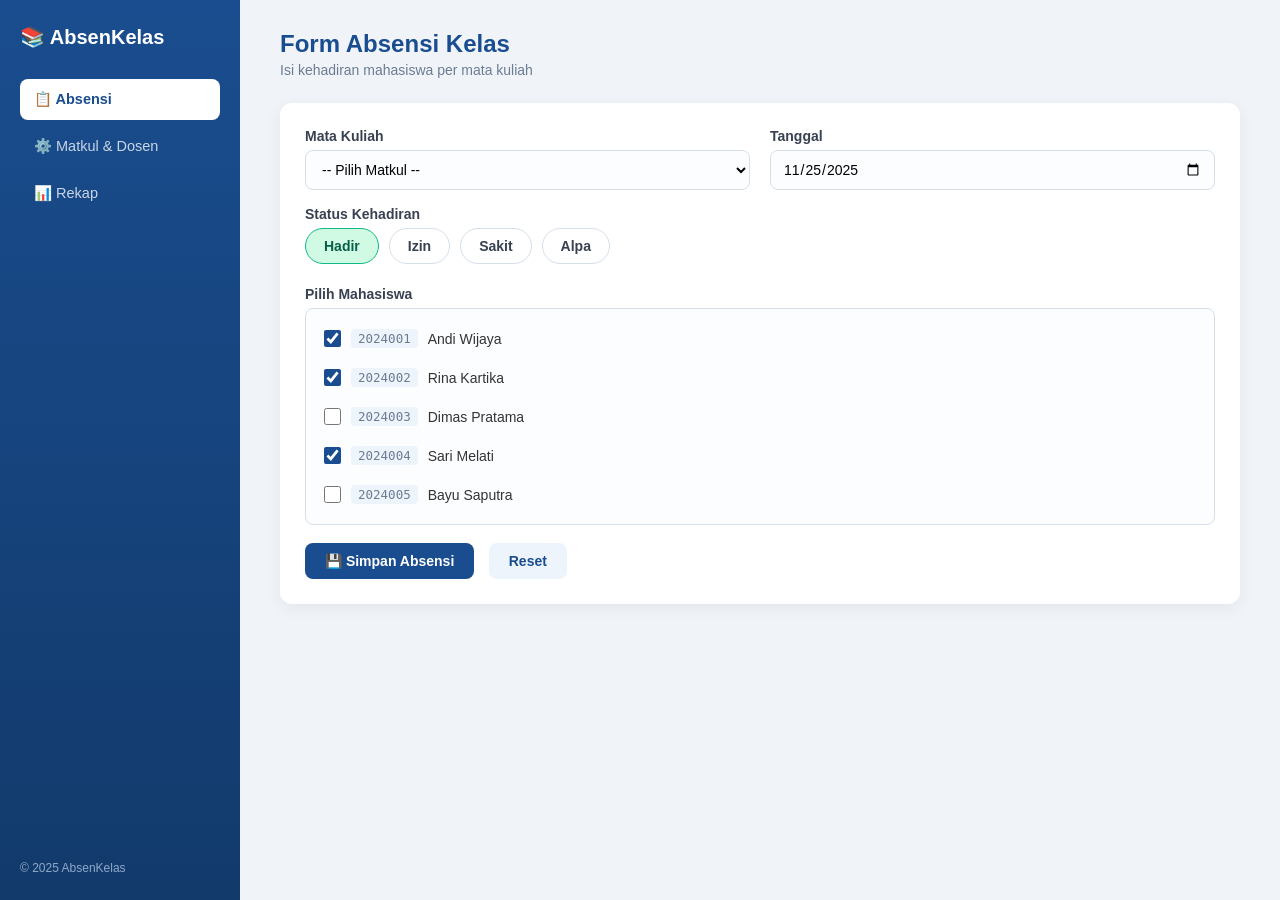
==== index.html @ 254c37f8 "Add files via upload" ====
<!DOCTYPE html>
<html lang="id">
<head>
    <meta charset="UTF-8">
    <meta name="viewport" content="width=device-width, initial-scale=1.0">
    <title>Absen Kelas</title>
    <link rel="stylesheet" href="style.css">
</head>
<body>
<div class="container">

    <!-- Sidebar -->
    <aside class="sidebar">
        <h1>📚 AbsenKelas</h1>
        <nav>
            <a href="index.html" class="active">📋 Absensi</a>
            <a href="matkul.html">⚙️ Matkul & Dosen</a>
            <a href="rekap.html">📊 Rekap</a>
        </nav>
        <div class="sidebar-footer">© 2025 AbsenKelas</div>
    </aside>

    <!-- Main Content -->
    <main class="main">
        <header class="page-header">
            <h2>Form Absensi Kelas</h2>
            <p>Isi kehadiran mahasiswa per mata kuliah</p>
        </header>

        <form class="card" onsubmit="return simpanAbsen(event)">
            <div class="form-row">
                <div class="form-group">
                    <label>Mata Kuliah</label>
                    <select required>
                        <option value="">-- Pilih Matkul --</option>
                        <option>IF101 - Pemrograman Web (Dr. Budi Santoso)</option>
                        <option>IF102 - Basis Data (Siti Aminah, S.T., M.T.)</option>
                        <option>IF103 - Algoritma (Dr. Budi Santoso)</option>
                    </select>
                </div>
                <div class="form-group">
                    <label>Tanggal</label>
                    <input type="date" value="2025-11-25" required>
                </div>
            </div>

            <div class="form-group">
                <label>Status Kehadiran</label>
                <div class="status-pills">
                    <label class="pill hadir"><input type="radio" name="status" checked> Hadir</label>
                    <label class="pill izin"><input type="radio" name="status"> Izin</label>
                    <label class="pill sakit"><input type="radio" name="status"> Sakit</label>
                    <label class="pill alpa"><input type="radio" name="status"> Alpa</label>
                </div>
            </div>

            <label class="mhs-title">Pilih Mahasiswa</label>
            <div class="mhs-list">
                <label class="mhs-item"><input type="checkbox" checked> <span class="nim">2024001</span> Andi Wijaya</label>
                <label class="mhs-item"><input type="checkbox" checked> <span class="nim">2024002</span> Rina Kartika</label>
                <label class="mhs-item"><input type="checkbox"> <span class="nim">2024003</span> Dimas Pratama</label>
                <label class="mhs-item"><input type="checkbox" checked> <span class="nim">2024004</span> Sari Melati</label>
                <label class="mhs-item"><input type="checkbox"> <span class="nim">2024005</span> Bayu Saputra</label>
            </div>

            <div class="form-actions">
                <button type="submit" class="btn-primary">💾 Simpan Absensi</button>
                <button type="reset" class="btn-secondary">Reset</button>
            </div>
        </form>
    </main>
</div>

<script>
function simpanAbsen(e) {
    e.preventDefault();
    alert("✅ Absensi berhasil disimpan! (tampilan prototipe)");
}
</script>
</body>
</html>
---- style.css ----
* { margin: 0; padding: 0; box-sizing: border-box; font-family: 'Segoe UI', Tahoma, sans-serif; }
body { background: #f0f4f9; color: #333; }

/* === Layout === */
.container { display: flex; min-height: 100vh; }

/* Sidebar */
.sidebar {
    width: 240px;
    background: linear-gradient(180deg, #1a4d8f, #123a6b);
    color: #fff;
    padding: 25px 20px;
    display: flex;
    flex-direction: column;
    position: sticky;
    top: 0;
    height: 100vh;
}
.sidebar h1 { font-size: 20px; margin-bottom: 30px; }
.sidebar nav { display: flex; flex-direction: column; gap: 6px; }
.sidebar nav a {
    color: #c8d6e8;
    text-decoration: none;
    padding: 12px 14px;
    border-radius: 8px;
    transition: all .2s;
    font-size: 14.5px;
}
.sidebar nav a:hover { background: rgba(255,255,255,.1); color: #fff; }
.sidebar nav a.active { background: #fff; color: #1a4d8f; font-weight: 600; }
.sidebar-footer { margin-top: auto; font-size: 12px; color: #8ea9c9; padding-top: 20px; }

/* Main */
.main { flex: 1; padding: 30px 40px; }
.page-header { margin-bottom: 25px; }
.page-header h2 { color: #1a4d8f; font-size: 24px; }
.page-header p { color: #6b7c93; font-size: 14px; margin-top: 4px; }

/* === Card === */
.card {
    background: #fff;
    padding: 25px;
    border-radius: 12px;
    box-shadow: 0 4px 16px rgba(0,0,0,.06);
    margin-bottom: 25px;
}
.card h3 { color: #1a4d8f; margin-bottom: 18px; font-size: 17px; }

/* === Form === */
.form-row { display: flex; gap: 20px; flex-wrap: wrap; }
.form-group { margin-bottom: 16px; flex: 1; min-width: 220px; }
.form-group label, .mhs-title { display: block; margin-bottom: 6px; font-weight: 600; font-size: 14px; color: #374151; }
input[type="text"], input[type="date"], select {
    width: 100%;
    padding: 10px 12px;
    border: 1.5px solid #d6dfe9;
    border-radius: 8px;
    font-size: 14px;
    background: #fbfdff;
    transition: border .2s;
}
input:focus, select:focus { outline: none; border-color: #1a4d8f; background: #fff; }

/* Status pills */
.status-pills { display: flex; gap: 10px; flex-wrap: wrap; }
.pill {
    padding: 9px 18px;
    border-radius: 30px;
    font-size: 14px;
    cursor: pointer;
    border: 1.5px solid #d6dfe9;
    transition: all .2s;
    display: flex;
    align-items: center;
    gap: 6px;
}
.pill input { display: none; }
.pill.hadir:has(input:checked) { background: #d1fae5; border-color: #10b981; color: #065f46; font-weight: 600; }
.pill.izin:has(input:checked)  { background: #fef3c7; border-color: #f59e0b; color: #92400e; font-weight: 600; }
.pill.sakit:has(input:checked) { background: #dbeafe; border-color: #3b82f6; color: #1e40af; font-weight: 600; }
.pill.alpa:has(input:checked)  { background: #fee2e2; border-color: #ef4444; color: #991b1b; font-weight: 600; }

/* List mahasiswa */
.mhs-list {
    border: 1.5px solid #d6dfe9;
    border-radius: 8px;
    padding: 10px;
    max-height: 260px;
    overflow-y: auto;
    background: #fbfdff;
    margin-bottom: 18px;
}
.mhs-item {
    display: flex;
    align-items: center;
    gap: 10px;
    padding: 10px 8px;
    border-radius: 6px;
    font-size: 14px;
    cursor: pointer;
    transition: background .15s;
}
.mhs-item:hover { background: #eef4fb; }
.mhs-item input { width: 17px; height: 17px; accent-color: #1a4d8f; }
.mhs-item .nim { font-family: monospace; font-size: 12.5px; color: #6b7c93; background: #eef4fb; padding: 2px 7px; border-radius: 4px; }

/* === Tombol === */
.btn-primary, .btn-secondary, .btn-danger {
    padding: 10px 20px;
    border: none;
    border-radius: 8px;
    font-size: 14px;
    font-weight: 600;
    cursor: pointer;
    transition: all .2s;
}
.btn-primary { background: #1a4d8f; color: #fff; }
.btn-primary:hover { background: #123a6b; transform: translateY(-1px); }
.btn-secondary { background: #eef4fb; color: #1a4d8f; margin-left: 10px; }
.btn-secondary:hover { background: #dbe7f7; }
.btn-danger { background: #fee2e2; color: #b91c1c; padding: 6px 14px; font-size: 13px; }
.btn-danger:hover { background: #fecaca; }
.form-actions { margin-top: 10px; }

/* === Tabel === */
table { width: 100%; border-collapse: collapse; font-size: 14px; }
thead th { background: #eef4fb; color: #1a4d8f; text-align: left; padding: 12px 14px; font-size: 13px; }
tbody td { padding: 12px 14px; border-bottom: 1px solid #eef0f4; }
tbody tr:hover { background: #f8fbff; }

/* === Statistik === */
.stats { display: flex; gap: 15px; margin: 20px 0; flex-wrap: wrap; }
.stat {
    flex: 1;
    min-width: 110px;
    padding: 16px;
    border-radius: 10px;
    text-align: center;
    display: flex;
    flex-direction: column;
    gap: 4px;
}
.stat-num { font-size: 26px; font-weight: 700; }
.stat-label { font-size: 13px; font-weight: 600; opacity: .8; }
.stat-hadir { background: #d1fae5; color: #065f46; }
.stat-izin  { background: #fef3c7; color: #92400e; }
.stat-sakit { background: #dbeafe; color: #1e40af; }
.stat-alpa  { background: #fee2e2; color: #991b1b; }

/* === Badge === */
.badge { padding: 4px 10px; border-radius: 20px; font-size: 12.5px; font-weight: 600; }
.badge-ok     { background: #d1fae5; color: #065f46; }
.badge-warn   { background: #fef3c7; color: #92400e; }
.badge-danger { background: #fee2e2; color: #991b1b; }

/* === Responsive === */
@media (max-width: 768px) {
    .container { flex-direction: column; }
    .sidebar { width: 100%; height: auto; position: relative; }
    .sidebar nav { flex-direction: row; flex-wrap: wrap; }
    .sidebar-footer { display: none; }
    .main { padding: 20px; }
}
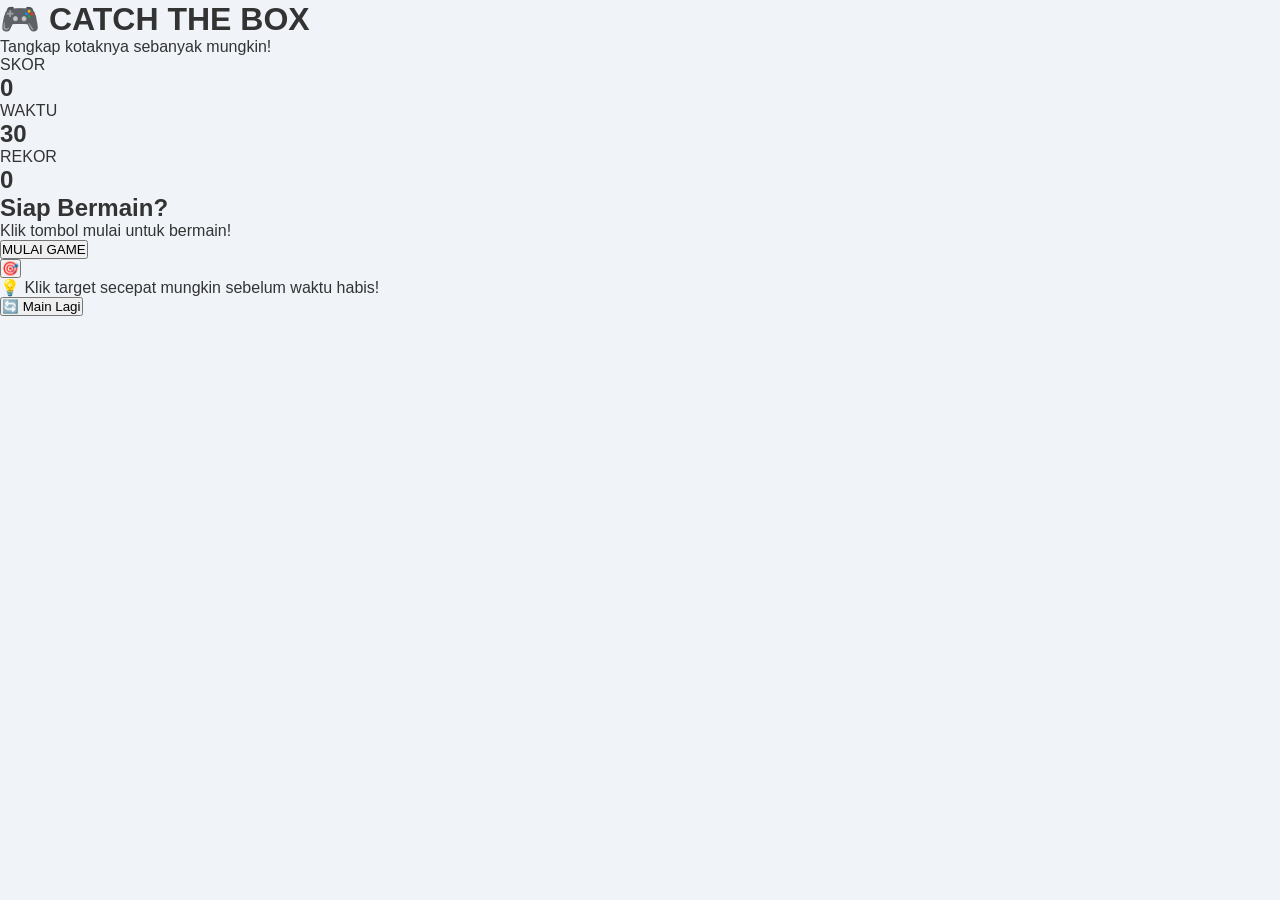
==== commit cbe2b4b7: "Change title and structure for Catch The Box game" ====
--- a/index.html
+++ b/index.html
@@ -1,81 +1,58 @@
+
 <!DOCTYPE html>
 <html lang="id">
 <head>
     <meta charset="UTF-8">
     <meta name="viewport" content="width=device-width, initial-scale=1.0">
-    <title>Absen Kelas</title>
+    <title>Catch The Box Game</title>
     <link rel="stylesheet" href="style.css">
 </head>
 <body>
-<div class="container">
 
-    <!-- Sidebar -->
-    <aside class="sidebar">
-        <h1>📚 AbsenKelas</h1>
-        <nav>
-            <a href="index.html" class="active">📋 Absensi</a>
-            <a href="matkul.html">⚙️ Matkul & Dosen</a>
-            <a href="rekap.html">📊 Rekap</a>
-        </nav>
-        <div class="sidebar-footer">© 2025 AbsenKelas</div>
-    </aside>
+    <div class="game-container">
 
-    <!-- Main Content -->
-    <main class="main">
-        <header class="page-header">
-            <h2>Form Absensi Kelas</h2>
-            <p>Isi kehadiran mahasiswa per mata kuliah</p>
-        </header>
+        <h1>🎮 CATCH THE BOX</h1>
+        <p class="subtitle">Tangkap kotaknya sebanyak mungkin!</p>
 
-        <form class="card" onsubmit="return simpanAbsen(event)">
-            <div class="form-row">
-                <div class="form-group">
-                    <label>Mata Kuliah</label>
-                    <select required>
-                        <option value="">-- Pilih Matkul --</option>
-                        <option>IF101 - Pemrograman Web (Dr. Budi Santoso)</option>
-                        <option>IF102 - Basis Data (Siti Aminah, S.T., M.T.)</option>
-                        <option>IF103 - Algoritma (Dr. Budi Santoso)</option>
-                    </select>
-                </div>
-                <div class="form-group">
-                    <label>Tanggal</label>
-                    <input type="date" value="2025-11-25" required>
-                </div>
+        <div class="score-board">
+            <div class="score">
+                <p>SKOR</p>
+                <h2 id="score">0</h2>
             </div>
 
-            <div class="form-group">
-                <label>Status Kehadiran</label>
-                <div class="status-pills">
-                    <label class="pill hadir"><input type="radio" name="status" checked> Hadir</label>
-                    <label class="pill izin"><input type="radio" name="status"> Izin</label>
-                    <label class="pill sakit"><input type="radio" name="status"> Sakit</label>
-                    <label class="pill alpa"><input type="radio" name="status"> Alpa</label>
-                </div>
+            <div class="score">
+                <p>WAKTU</p>
+                <h2 id="time">30</h2>
             </div>
 
-            <label class="mhs-title">Pilih Mahasiswa</label>
-            <div class="mhs-list">
-                <label class="mhs-item"><input type="checkbox" checked> <span class="nim">2024001</span> Andi Wijaya</label>
-                <label class="mhs-item"><input type="checkbox" checked> <span class="nim">2024002</span> Rina Kartika</label>
-                <label class="mhs-item"><input type="checkbox"> <span class="nim">2024003</span> Dimas Pratama</label>
-                <label class="mhs-item"><input type="checkbox" checked> <span class="nim">2024004</span> Sari Melati</label>
-                <label class="mhs-item"><input type="checkbox"> <span class="nim">2024005</span> Bayu Saputra</label>
+            <div class="score">
+                <p>REKOR</p>
+                <h2 id="highScore">0</h2>
+            </div>
+        </div>
+
+        <div class="game-area" id="gameArea">
+
+            <div class="message" id="message">
+                <h2>Siap Bermain?</h2>
+                <p>Klik tombol mulai untuk bermain!</p>
+                <button id="startBtn">MULAI GAME</button>
             </div>
 
-            <div class="form-actions">
-                <button type="submit" class="btn-primary">💾 Simpan Absensi</button>
-                <button type="reset" class="btn-secondary">Reset</button>
-            </div>
-        </form>
-    </main>
-</div>
+            <button id="target" class="target">🎯</button>
 
-<script>
-function simpanAbsen(e) {
-    e.preventDefault();
-    alert("✅ Absensi berhasil disimpan! (tampilan prototipe)");
-}
-</script>
+        </div>
+
+        <p class="instruction">
+            💡 Klik target secepat mungkin sebelum waktu habis!
+        </p>
+
+        <button id="restartBtn" class="restart-btn">
+            🔄 Main Lagi
+        </button>
+
+    </div>
+
+    <script src="script.js"></script>
 </body>
-</html>+</html>
